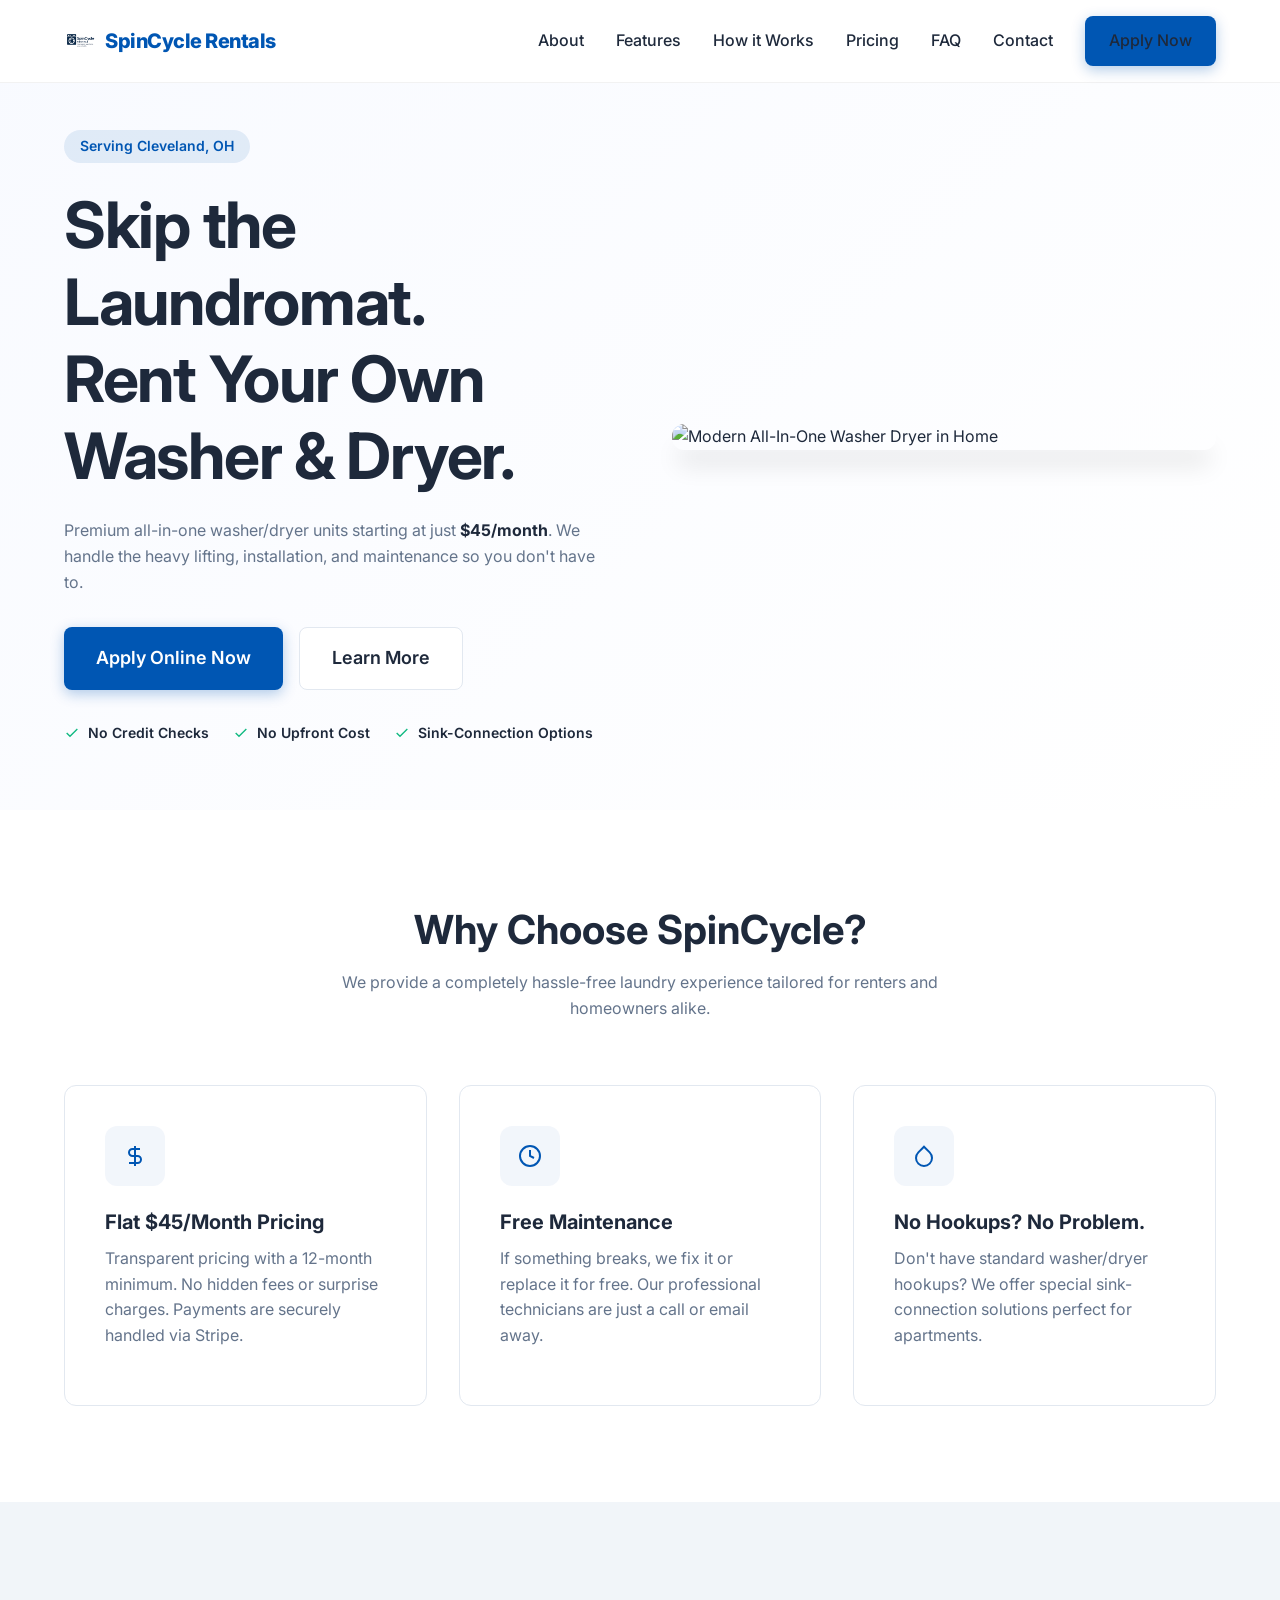
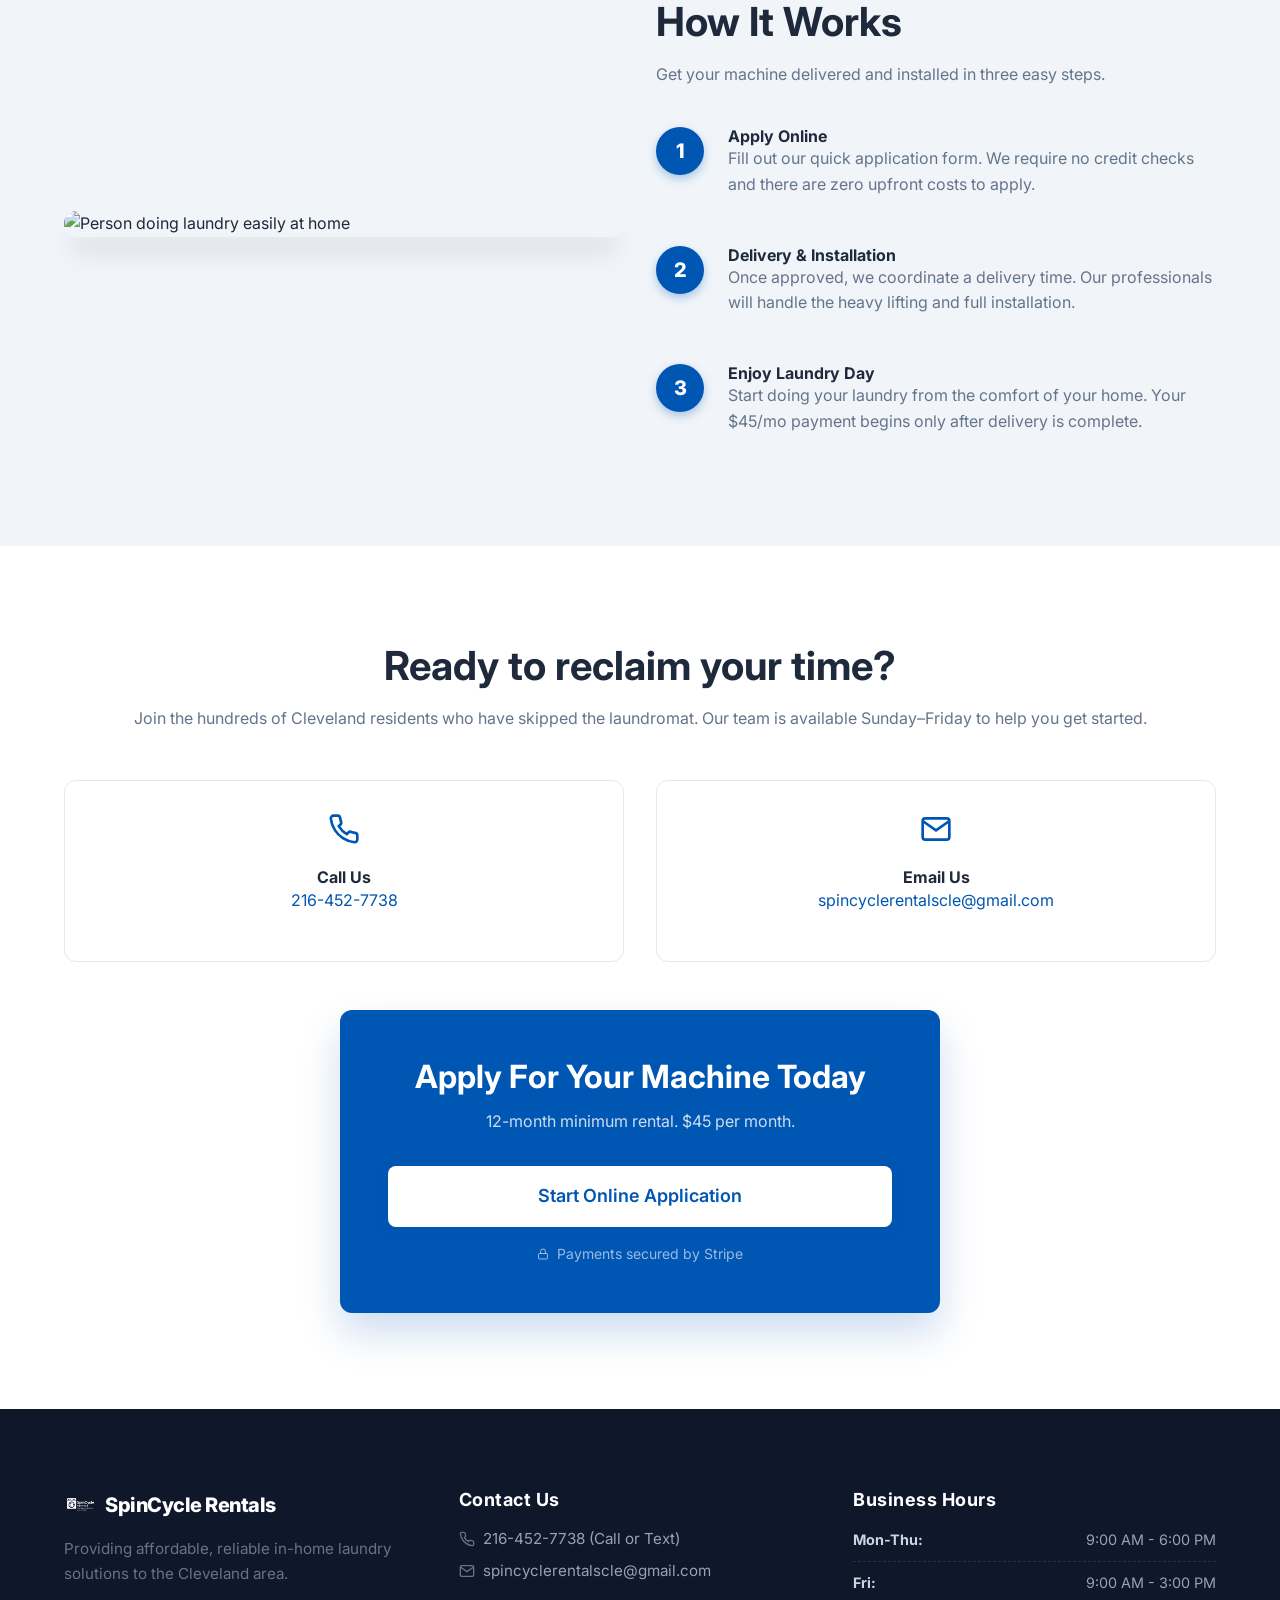
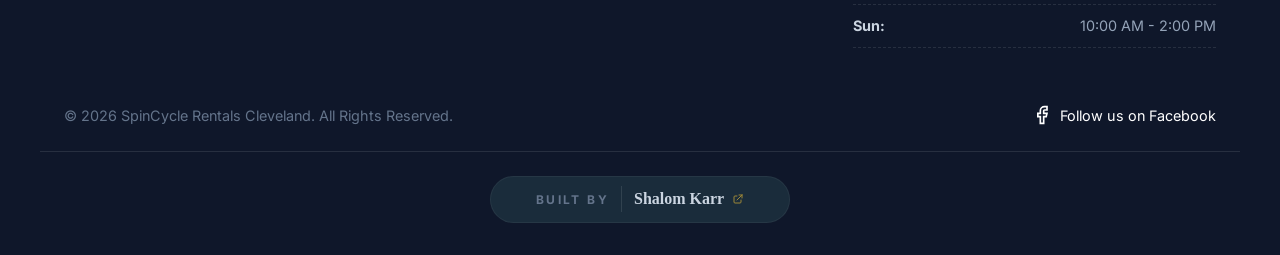
==== index.html @ 3f4f8c53 "style: Move copyright and Facebook link above footer divider" ====
<!DOCTYPE html>
<html lang="en">
<head>
    <meta charset="UTF-8">
    <meta name="viewport" content="width=device-width, initial-scale=1.0">
    <title>SpinCycle Rentals | Cleveland Washer & Dryer Rentals</title>
    <meta name="description" content="All-in-one washer/dryer unit rentals in Cleveland for $45/month. Free installation, no credit checks, and sink-connection options available.">
    
    <!-- Google Fonts -->
    <link rel="preconnect" href="https://fonts.googleapis.com">
    <link rel="preconnect" href="https://fonts.gstatic.com" crossorigin>
    <link href="https://fonts.googleapis.com/css2?family=Inter:wght@300;400;500;600;700;800&display=swap" rel="stylesheet">
    
    <!-- Custom CSS -->
    <link rel="stylesheet" href="./css/style.css">
</head>
<body>

    <!-- Navigation -->
    <nav id="navbar" class="navbar">
        <div class="container nav-container">
            <a href="index.html" class="logo"><img src="./img/logo-adam.png" alt="SpinCycle Logo" style="height: 32px; width: auto; object-fit: contain;"> SpinCycle Rentals</a>
            
            <button class="mobile-toggle" aria-label="Toggle Navigation">
                <svg width="24" height="24" viewBox="0 0 24 24" fill="none" stroke="currentColor" stroke-width="2"><path d="M3 12h18M3 6h18M3 18h18"></path></svg>
            </button>

                        <ul class="nav-links">
                <li><a href="about.html">About</a></li>
                <li><a href="index.html#features">Features</a></li>
                <li><a href="index.html#how-it-works">How it Works</a></li>
                <li><a href="pricing.html">Pricing</a></li>
                <li><a href="faq.html">FAQ</a></li>
                <li><a href="index.html#contact">Contact</a></li>
                <li><a href="apply.html" class="btn btn-primary">Apply Now</a></li>
            </ul>
        </div>
    </nav>

    <!-- Hero Section -->
    <header class="hero">
        <div class="container hero-container">
            <div class="hero-content fade-in">
                <span class="badge">Serving Cleveland, OH</span>
                <h1>Skip the Laundromat. <br>Rent Your Own Washer & Dryer.</h1>
                <p>Premium all-in-one washer/dryer units starting at just <strong>$45/month</strong>. We handle the heavy lifting, installation, and maintenance so you don't have to.</p>
                
                <div class="hero-actions">
                    <a href="apply.html" class="btn btn-primary btn-large">Apply Online Now</a>
                    <a href="index.html#how-it-works" class="btn btn-secondary btn-large">Learn More</a>
                </div>
                
                <div class="hero-perks">
                    <span><svg width="16" height="16" viewBox="0 0 24 24" fill="none" stroke="currentColor" stroke-width="2"><polyline points="20 6 9 17 4 12"></polyline></svg> No Credit Checks</span>
                    <span><svg width="16" height="16" viewBox="0 0 24 24" fill="none" stroke="currentColor" stroke-width="2"><polyline points="20 6 9 17 4 12"></polyline></svg> No Upfront Cost</span>
                    <span><svg width="16" height="16" viewBox="0 0 24 24" fill="none" stroke="currentColor" stroke-width="2"><polyline points="20 6 9 17 4 12"></polyline></svg> Sink-Connection Options</span>
                </div>
            </div>
            <div class="hero-image slide-up">
                <!-- Placeholder for high quality image of a washer/dryer in a nice apartment -->
                <div class="image-placeholder">
                    <img src="https://images.unsplash.com/photo-1626806787426-5910811b6325?q=80&w=2070&auto=format&fit=crop" alt="Modern All-In-One Washer Dryer in Home">
                </div>
            </div>
        </div>
    </header>

    <!-- Features Section -->
    <section id="features" class="features section">
        <div class="container">
            <div class="section-header text-center fade-in">
                <h2>Why Choose SpinCycle?</h2>
                <p>We provide a completely hassle-free laundry experience tailored for renters and homeowners alike.</p>
            </div>
            
            <div class="grid grid-3">
                <div class="feature-card fade-in">
                    <div class="feature-icon">
                        <svg width="24" height="24" viewBox="0 0 24 24" fill="none" stroke="currentColor" stroke-width="2"><path d="M12 2v20M17 5H9.5a3.5 3.5 0 0 0 0 7h5a3.5 3.5 0 0 1 0 7H6"></path></svg>
                    </div>
                    <h3>Flat $45/Month Pricing</h3>
                    <p>Transparent pricing with a 12-month minimum. No hidden fees or surprise charges. Payments are securely handled via Stripe.</p>
                </div>
                
                <div class="feature-card fade-in" style="transition-delay: 100ms;">
                    <div class="feature-icon">
                        <svg width="24" height="24" viewBox="0 0 24 24" fill="none" stroke="currentColor" stroke-width="2"><circle cx="12" cy="12" r="10"></circle><polyline points="12 6 12 12 16 14"></polyline></svg>
                    </div>
                    <h3>Free Maintenance</h3>
                    <p>If something breaks, we fix it or replace it for free. Our professional technicians are just a call or email away.</p>
                </div>
                
                <div class="feature-card fade-in" style="transition-delay: 200ms;">
                    <div class="feature-icon">
                        <svg width="24" height="24" viewBox="0 0 24 24" fill="none" stroke="currentColor" stroke-width="2"><path d="M12 2.69l5.66 5.66a8 8 0 1 1-11.31 0z"></path></svg>
                    </div>
                    <h3>No Hookups? No Problem.</h3>
                    <p>Don't have standard washer/dryer hookups? We offer special sink-connection solutions perfect for apartments.</p>
                </div>
            </div>
        </div>
    </section>

    <!-- How It Works Section -->
    <section id="how-it-works" class="how-it-works section bg-light">
        <div class="container">
            <div class="grid grid-2 align-center">
                <div class="how-image slide-right">
                    <img src="https://images.unsplash.com/photo-1545173168-9f1947eebb7f?q=80&w=2071&auto=format&fit=crop" alt="Person doing laundry easily at home" class="rounded-image shadow-large">
                </div>
                <div class="how-content slide-left">
                    <h2>How It Works</h2>
                    <p class="subtitle">Get your machine delivered and installed in three easy steps.</p>
                    
                    <ul class="steps-list">
                        <li>
                            <div class="step-number">1</div>
                            <div class="step-text">
                                <h4>Apply Online</h4>
                                <p>Fill out our quick application form. We require no credit checks and there are zero upfront costs to apply.</p>
                            </div>
                        </li>
                        <li>
                            <div class="step-number">2</div>
                            <div class="step-text">
                                <h4>Delivery & Installation</h4>
                                <p>Once approved, we coordinate a delivery time. Our professionals will handle the heavy lifting and full installation.</p>
                            </div>
                        </li>
                        <li>
                            <div class="step-number">3</div>
                            <div class="step-text">
                                <h4>Enjoy Laundry Day</h4>
                                <p>Start doing your laundry from the comfort of your home. Your $45/mo payment begins only after delivery is complete.</p>
                            </div>
                        </li>
                    </ul>
                </div>
            </div>
        </div>
    </section>

    <!-- CTA / Contact Section -->
    <section id="contact" class="contact section">
        <div class="container text-center fade-in">
            <h2>Ready to reclaim your time?</h2>
            <p>Join the hundreds of Cleveland residents who have skipped the laundromat. Our team is available Sunday–Friday to help you get started.</p>
            
            <div class="contact-methods grid grid-2">
                <div class="contact-card glass-panel">
                    <svg width="32" height="32" viewBox="0 0 24 24" fill="none" stroke="currentColor" stroke-width="2"><path d="M22 16.92v3a2 2 0 0 1-2.18 2 19.79 19.79 0 0 1-8.63-3.07 19.5 19.5 0 0 1-6-6 19.79 19.79 0 0 1-3.07-8.67A2 2 0 0 1 4.11 2h3a2 2 0 0 1 2 1.72 12.84 12.84 0 0 0 .7 2.81 2 2 0 0 1-.45 2.11L8.09 9.91a16 16 0 0 0 6 6l1.27-1.27a2 2 0 0 1 2.11-.45 12.84 12.84 0 0 0 2.81.7A2 2 0 0 1 22 16.92z"></path></svg>
                    <h4>Call Us</h4>
                    <p><a href="tel:2164527738">216-452-7738</a></p>
                </div>
                <div class="contact-card glass-panel">
                    <svg width="32" height="32" viewBox="0 0 24 24" fill="none" stroke="currentColor" stroke-width="2"><path d="M4 4h16c1.1 0 2 .9 2 2v12c0 1.1-.9 2-2 2H4c-1.1 0-2-.9-2-2V6c0-1.1.9-2 2-2z"></path><polyline points="22,6 12,13 2,6"></polyline></svg>
                    <h4>Email Us</h4>
                    <p><a href="mailto:spincyclerentalscle@gmail.com">spincyclerentalscle@gmail.com</a></p>
                </div>
            </div>
            
            <div id="apply" class="apply-box">
                <h3>Apply For Your Machine Today</h3>
                <p>12-month minimum rental. $45 per month.</p>
                <a href="apply.html" class="btn btn-primary btn-large" style="display: block; text-align: center; width: 100%;">Start Online Application</a>
                <p class="secure-text"><svg width="12" height="12" viewBox="0 0 24 24" fill="none" stroke="currentColor" stroke-width="2"><rect x="3" y="11" width="18" height="11" rx="2" ry="2"></rect><path d="M7 11V7a5 5 0 0 1 10 0v4"></path></svg> Payments secured by Stripe</p>
            </div>
        </div>
    </section>

    <!-- Footer -->
    <footer class="footer">
        <div class="container grid grid-3">
            <div class="footer-info">
                <a href="index.html" class="logo" style="color: var(--white); margin-bottom: 1rem; display: inline-flex;">
                    <img src="./img/logo-adam.png" alt="SpinCycle Logo" style="height: 32px; width: auto; object-fit: contain; filter: brightness(0) invert(1);">
                    SpinCycle Rentals
                </a>
                <p>Providing affordable, reliable in-home laundry solutions to the Cleveland area.</p>
            </div>
            
            <div class="footer-contact">
                <h4 style="margin-bottom: 1rem;">Contact Us</h4>
                <p style="display: flex; align-items: center; gap: 0.5rem; margin-bottom: 0.5rem;">
                    <svg width="16" height="16" viewBox="0 0 24 24" fill="none" stroke="currentColor" stroke-width="2"><path d="M22 16.92v3a2 2 0 0 1-2.18 2 19.79 19.79 0 0 1-8.63-3.07 19.5 19.5 0 0 1-6-6 19.79 19.79 0 0 1-3.07-8.67A2 2 0 0 1 4.11 2h3a2 2 0 0 1 2 1.72 12.84 12.84 0 0 0 .7 2.81 2 2 0 0 1-.45 2.11L8.09 9.91a16 16 0 0 0 6 6l1.27-1.27a2 2 0 0 1 2.11-.45 12.84 12.84 0 0 0 2.81.7A2 2 0 0 1 22 16.92z"></path></svg>
                    <a href="tel:2164527738" style="color: #94a3b8;">216-452-7738 (Call or Text)</a>
                </p>
                <p style="display: flex; align-items: center; gap: 0.5rem;">
                    <svg width="16" height="16" viewBox="0 0 24 24" fill="none" stroke="currentColor" stroke-width="2"><path d="M4 4h16c1.1 0 2 .9 2 2v12c0 1.1-.9 2-2 2H4c-1.1 0-2-.9-2-2V6c0-1.1.9-2 2-2z"></path><polyline points="22,6 12,13 2,6"></polyline></svg>
                    <a href="mailto:spincyclerentalscle@gmail.com" style="color: #94a3b8;">spincyclerentalscle@gmail.com</a>
                </p>
            </div>
            
            <div class="footer-hours">
                <h4 style="margin-bottom: 1rem;">Business Hours</h4>
                <ul style="color: #94a3b8; font-size: 0.9rem; line-height: 1.8;">
                    <li><strong>Mon-Thu:</strong> 9:00 AM - 6:00 PM</li>
                    <li><strong>Fri:</strong> 9:00 AM - 3:00 PM</li>
                    <li><strong>Sun:</strong> 10:00 AM - 2:00 PM</li>
                </ul>
            </div>
        </div>
        
        <div class="container" style="display: flex; justify-content: space-between; align-items: center; flex-wrap: wrap; gap: 1rem; margin-top: 3rem;">
            <p style="margin: 0; font-size: 0.9rem;">&copy; 2026 SpinCycle Rentals Cleveland. All Rights Reserved.</p>
            <a href="https://www.facebook.com/profile.php?id=61582724512449" target="_blank" rel="noopener noreferrer" style="color: var(--white); display: flex; align-items: center; gap: 0.5rem; font-size: 0.9rem; transition: color 0.3s ease;" onmouseover="this.style.color='#3384e6'" onmouseout="this.style.color='#ffffff'">
                <svg width="20" height="20" viewBox="0 0 24 24" fill="none" stroke="currentColor" stroke-width="2"><path d="M18 2h-3a5 5 0 0 0-5 5v3H7v4h3v8h4v-8h3l1-4h-4V7a1 1 0 0 1 1-1h3z"></path></svg>
                Follow us on Facebook
            </a>
        </div>
        <div class="container" style="border-top: 1px solid rgba(255,255,255,0.1); margin-top: 1.5rem; padding-top: 1.5rem; display: flex; justify-content: center; align-items: center; width: 100%;">
            <a href="https://shalomkarr.pages.dev" target="_blank" rel="noopener noreferrer" class="built-by-btn">
                <span class="built-by-bg"></span>
                <span class="built-by-label">Built By</span>
                <div class="built-by-name-wrapper">
                    <span class="built-by-name">Shalom Karr</span>
                    <svg xmlns="http://www.w3.org/2000/svg" class="built-by-icon" fill="none" viewBox="0 0 24 24" stroke="currentColor" stroke-width="2" stroke-linecap="round" stroke-linejoin="round">
                        <path d="M10 6H6a2 2 0 00-2 2v10a2 2 0 002 2h10a2 2 0 002-2v-4M14 4h6m0 0v6m0-6L10 14" />
                    </svg>
                </div>
            </a>
        </div>
    </footer>

    <!-- Custom JS -->
    <script src="./js/app.js"></script>
</body>
</html>
---- css/style.css ----
/* =========================================
   SpinCycle Rentals | Vanilla CSS
   ========================================= */

/* Variables & Theme */
:root {
    --primary: #0056b3; /* Professional Water Blue */
    --primary-light: #3384e6;
    --primary-dark: #003d82;
    --secondary: #f8f9fa;
    --accent: #ffc107;
    
    --text-dark: #1e293b;
    --text-muted: #64748b;
    --bg-light: #f1f5f9;
    --white: #ffffff;
    
    --radius: 12px;
    --shadow-sm: 0 4px 6px -1px rgba(0, 0, 0, 0.05);
    --shadow-md: 0 10px 15px -3px rgba(0, 0, 0, 0.05);
    --shadow-lg: 0 20px 25px -5px rgba(0, 0, 0, 0.1);
    
    --transition: all 0.3s ease;
}

/* Reset & Base */
* {
    margin: 0;
    padding: 0;
    box-sizing: border-box;
}

html {
    scroll-behavior: smooth;
    font-family: 'Inter', system-ui, -apple-system, sans-serif;
    color: var(--text-dark);
    line-height: 1.6;
}

body {
    background-color: var(--white);
    overflow-x: hidden;
}

img {
    max-width: 100%;
    height: auto;
    display: block;
}

a {
    text-decoration: none;
    color: var(--primary);
    transition: var(--transition);
}

ul {
    list-style: none;
}

/* Typography */
h1, h2, h3, h4 {
    color: var(--text-dark);
    line-height: 1.2;
    font-weight: 700;
}

h1 { font-size: clamp(2.5rem, 5vw, 4rem); margin-bottom: 1.5rem; letter-spacing: -0.02em; }
h2 { font-size: clamp(2rem, 4vw, 2.5rem); margin-bottom: 1rem; }
h3 { font-size: 1.25rem; margin-bottom: 0.75rem; }
p { color: var(--text-muted); margin-bottom: 1rem; }
strong { color: var(--text-dark); }

/* Layout & Grid */
.container {
    width: 100%;
    max-width: 1200px;
    margin: 0 auto;
    padding: 0 1.5rem;
}

.section {
    padding: 6rem 0;
}

.bg-light { background-color: var(--bg-light); }
.text-center { text-align: center; }

.grid {
    display: grid;
    gap: 2rem;
}

.grid-2 { grid-template-columns: repeat(auto-fit, minmax(300px, 1fr)); }
.grid-3 { grid-template-columns: repeat(auto-fit, minmax(280px, 1fr)); }
.align-center { align-items: center; }

/* Buttons */
.btn {
    display: inline-flex;
    align-items: center;
    justify-content: center;
    padding: 0.75rem 1.5rem;
    border-radius: 8px;
    font-weight: 600;
    cursor: pointer;
    border: none;
    transition: var(--transition);
    font-family: inherit;
    font-size: 1rem;
}

.btn-primary {
    background-color: var(--primary);
    color: var(--white);
    box-shadow: 0 4px 14px rgba(0, 86, 179, 0.3);
}

.btn-primary:hover {
    background-color: var(--primary-dark);
    transform: translateY(-2px);
    box-shadow: 0 6px 20px rgba(0, 86, 179, 0.4);
    color: var(--white);
}

.btn-secondary {
    background-color: var(--white);
    color: var(--text-dark);
    border: 1px solid #e2e8f0;
}

.btn-secondary:hover {
    border-color: var(--primary);
    color: var(--primary);
}

.btn-large {
    padding: 1rem 2rem;
    font-size: 1.125rem;
}

/* Navbar */
.navbar {
    position: fixed;
    top: 0;
    left: 0;
    width: 100%;
    background: rgba(255, 255, 255, 0.95);
    backdrop-filter: blur(10px);
    -webkit-backdrop-filter: blur(10px);
    z-index: 1000;
    border-bottom: 1px solid rgba(0,0,0,0.05);
    transition: var(--transition);
    padding: 1rem 0;
}

.navbar.scrolled {
    padding: 0.75rem 0;
    box-shadow: var(--shadow-sm);
}

.nav-container {
    display: flex;
    justify-content: space-between;
    align-items: center;
}

.logo {
    display: flex;
    align-items: center;
    gap: 0.5rem;
    font-size: 1.25rem;
    font-weight: 800;
    color: var(--primary);
    letter-spacing: -0.5px;
}

.nav-links {
    display: flex;
    align-items: center;
    gap: 2rem;
}

.nav-links a {
    color: var(--text-dark);
    font-weight: 500;
}

.nav-links a:hover {
    color: var(--primary);
}

.mobile-toggle {
    display: none;
    background: none;
    border: none;
    cursor: pointer;
    color: var(--text-dark);
}

/* Hero Section */
.hero {
    padding-top: 8rem;
    padding-bottom: 4rem;
    background: linear-gradient(135deg, #f8faff 0%, #ffffff 100%);
    min-height: 90vh;
    display: flex;
    align-items: center;
}

.hero-container {
    display: grid;
    grid-template-columns: 1fr 1fr;
    gap: 4rem;
    align-items: center;
}

.badge {
    display: inline-block;
    padding: 0.35rem 1rem;
    background-color: rgba(0, 86, 179, 0.1);
    color: var(--primary);
    border-radius: 50px;
    font-weight: 600;
    font-size: 0.875rem;
    margin-bottom: 1.5rem;
}

.hero-actions {
    display: flex;
    gap: 1rem;
    margin-top: 2rem;
    margin-bottom: 2rem;
}

.hero-perks {
    display: flex;
    flex-wrap: wrap;
    gap: 1.5rem;
}

.hero-perks span {
    display: flex;
    align-items: center;
    gap: 0.5rem;
    font-size: 0.875rem;
    font-weight: 600;
    color: var(--text-dark);
}

.hero-perks svg {
    color: #10b981; /* Success Green */
}

.hero-image img {
    border-radius: var(--radius);
    box-shadow: var(--shadow-lg);
}

/* Features */
.section-header {
    max-width: 600px;
    margin: 0 auto 4rem;
}

.feature-card {
    padding: 2.5rem;
    background: var(--white);
    border-radius: var(--radius);
    border: 1px solid #e2e8f0;
    transition: var(--transition);
}

.feature-card:hover {
    transform: translateY(-5px);
    box-shadow: var(--shadow-md);
    border-color: var(--primary-light);
}

.feature-icon {
    width: 60px;
    height: 60px;
    background: rgba(0, 86, 179, 0.05);
    color: var(--primary);
    border-radius: 12px;
    display: flex;
    align-items: center;
    justify-content: center;
    margin-bottom: 1.5rem;
}

/* How It Works */
.rounded-image {
    border-radius: var(--radius);
}

.shadow-large {
    box-shadow: var(--shadow-lg);
}

.steps-list {
    margin-top: 2.5rem;
    display: flex;
    flex-direction: column;
    gap: 2rem;
}

.steps-list li {
    display: flex;
    gap: 1.5rem;
}

.step-number {
    width: 48px;
    height: 48px;
    background: var(--primary);
    color: var(--white);
    font-weight: 800;
    font-size: 1.25rem;
    border-radius: 50%;
    display: flex;
    align-items: center;
    justify-content: center;
    flex-shrink: 0;
    box-shadow: 0 4px 10px rgba(0, 86, 179, 0.3);
}

/* Contact / Apply */
.contact-methods {
    margin: 3rem 0;
}

.contact-card {
    padding: 2rem;
    border-radius: var(--radius);
    background: var(--white);
    border: 1px solid #e2e8f0;
}

.contact-card svg {
    color: var(--primary);
    margin-bottom: 1rem;
}

.apply-box {
    max-width: 600px;
    margin: 0 auto;
    background: var(--primary);
    color: var(--white);
    padding: 3rem;
    border-radius: var(--radius);
    box-shadow: 0 20px 40px rgba(0, 86, 179, 0.2);
}

.apply-box h3 {
    color: var(--white);
    font-size: 2rem;
}

.apply-box p {
    color: rgba(255, 255, 255, 0.8);
    margin-bottom: 2rem;
}

.apply-box .btn {
    background: var(--white);
    color: var(--primary);
    width: 100%;
}

.apply-box .btn:hover {
    transform: translateY(-2px);
    box-shadow: 0 10px 20px rgba(0,0,0,0.1);
}

.secure-text {
    display: flex;
    align-items: center;
    justify-content: center;
    gap: 0.5rem;
    margin-top: 1rem !important;
    margin-bottom: 0 !important;
    font-size: 0.875rem;
    color: rgba(255,255,255,0.6) !important;
}

/* Footer */
.footer {
    background: #0f172a;
    color: #94a3b8;
    padding: 4rem 0 2rem;
}

.footer h4 {
    color: var(--white);
}

.footer strong {
    color: #cbd5e1;
}

.footer-links {
    text-align: right;
    display: flex;
    align-items: flex-end;
    justify-content: flex-end;
}

/* Animations */
.fade-in { opacity: 0; transform: translateY(20px); transition: opacity 0.8s ease, transform 0.8s ease; }
.slide-up { opacity: 0; transform: translateY(40px); transition: opacity 0.8s ease, transform 0.8s ease; }
.slide-right { opacity: 0; transform: translateX(-40px); transition: opacity 0.8s ease, transform 0.8s ease; }
.slide-left { opacity: 0; transform: translateX(40px); transition: opacity 0.8s ease, transform 0.8s ease; }

.visible { opacity: 1; transform: translate(0); }

/* Responsive */
@media (max-width: 992px) {
    .hero-container { grid-template-columns: 1fr; text-align: center; }
    .hero-actions { justify-content: center; }
    .hero-perks { justify-content: center; }
    .hero { padding-top: 7rem; }
}

@media (max-width: 768px) {
    .nav-links {
        position: absolute;
        top: 100%;
        left: 0;
        width: 100%;
        background: var(--white);
        flex-direction: column;
        padding: 2rem;
        gap: 1.5rem;
        box-shadow: var(--shadow-md);
        display: none;
    }
    .nav-links.active { display: flex; }
    .mobile-toggle { display: block; }
    
    .hero-actions { flex-direction: column; }
    .footer-links { text-align: left; justify-content: flex-start; margin-top: 2rem; }
}


/* Pricing Page Specifics */
.pricing-card {
    max-width: 450px;
    margin: 0 auto;
    background: var(--white);
    border: 2px solid var(--primary-light);
    border-radius: var(--radius);
    padding: 3rem 2rem;
    box-shadow: var(--shadow-lg);
    position: relative;
    overflow: hidden;
}

.pricing-header { text-align: center; margin-bottom: 2rem; }
.pricing-price { font-size: 4rem; font-weight: 800; color: var(--text-dark); line-height: 1; margin: 1rem 0; }
.pricing-price span { font-size: 1.25rem; color: var(--text-muted); font-weight: 500; }
.pricing-features { margin-bottom: 2.5rem; }
.pricing-features li { display: flex; align-items: center; gap: 0.75rem; margin-bottom: 1rem; font-weight: 500; }
.pricing-features svg { color: #10b981; flex-shrink: 0; }

.popular-badge {
    position: absolute;
    top: 1.5rem;
    right: -2.5rem;
    background: var(--accent);
    color: var(--text-dark);
    font-weight: 700;
    padding: 0.25rem 3rem;
    transform: rotate(45deg);
    font-size: 0.875rem;
    box-shadow: var(--shadow-sm);
}

/* FAQ Page Specifics */
.faq-item {
    background: var(--white);
    border: 1px solid #e2e8f0;
    border-radius: var(--radius);
    margin-bottom: 1rem;
    overflow: hidden;
    transition: var(--transition);
}

.faq-item:hover {
    border-color: var(--primary-light);
    box-shadow: var(--shadow-sm);
}

.faq-question {
    width: 100%;
    text-align: left;
    padding: 1.5rem;
    background: none;
    border: none;
    font-size: 1.125rem;
    font-weight: 600;
    color: var(--text-dark);
    cursor: pointer;
    display: flex;
    justify-content: space-between;
    align-items: center;
    font-family: inherit;
}

.faq-question svg {
    color: var(--primary);
    transition: transform 0.3s ease;
    flex-shrink: 0;
    margin-left: 1rem;
}

.faq-answer {
    padding: 0 1.5rem;
    max-height: 0;
    overflow: hidden;
    transition: max-height 0.3s ease, padding 0.3s ease;
}

.faq-item.active .faq-answer {
    padding-bottom: 1.5rem;
    max-height: 500px;
}

.faq-item.active .faq-question svg {
    transform: rotate(180deg);
}


/* Footer Enhancements */
.footer {
    background: #0f172a;
    color: #94a3b8;
    padding: 5rem 0 2rem;
    font-size: 0.95rem;
}

.footer h4 {
    color: var(--white);
    letter-spacing: 0.5px;
    font-size: 1.125rem;
}

.footer-contact a {
    transition: var(--transition);
}

.footer-contact a:hover {
    color: var(--primary-light) !important;
}

.footer-hours ul {
    list-style: none;
    padding: 0;
}

.footer-hours li {
    display: flex;
    justify-content: space-between;
    border-bottom: 1px dashed rgba(255,255,255,0.1);
    padding-bottom: 0.5rem;
    margin-bottom: 0.5rem;
}

.footer-hours strong {
    color: #cbd5e1;
}

@media (max-width: 768px) {
    .footer .grid-3 { grid-template-columns: 1fr; gap: 3rem; }
    .footer-contact, .footer-hours { margin-top: 1rem; }
}



/* Custom Built By Button */
.built-by-btn {
    display: flex;
    align-items: center;
    justify-content: center;
    gap: 0.75rem;
    padding: 0.6rem 1.5rem;
    width: 100%;
    max-width: 300px;
    background-color: #1a2c3b;
    border: 1px solid rgba(255, 255, 255, 0.05);
    border-radius: 50px;
    text-decoration: none;
    transition: all 0.5s ease;
    position: relative;
    overflow: hidden;
    margin: 0 auto;
}

.built-by-btn:hover {
    background-color: #233545;
    border-color: rgba(212, 175, 55, 0.6);
    box-shadow: 0 0 25px rgba(212, 175, 55, 0.15);
}

.built-by-btn:active {
    transform: scale(0.95);
}

.built-by-bg {
    position: absolute;
    inset: 0;
    border-radius: 50px;
    opacity: 0;
    background: linear-gradient(to right, transparent, rgba(212, 175, 55, 0.1), transparent);
    transition: opacity 0.5s ease;
}

.built-by-btn:hover .built-by-bg {
    opacity: 1;
}

.built-by-label {
    position: relative;
    font-size: 0.75rem;
    text-transform: uppercase;
    letter-spacing: 0.2em;
    color: #64748b;
    font-weight: 700;
    transition: color 0.3s ease;
}

.built-by-btn:hover .built-by-label {
    color: #d4af37; /* Gold */
}

.built-by-name-wrapper {
    position: relative;
    display: flex;
    align-items: center;
    gap: 0.5rem;
    border-left: 1px solid rgba(255, 255, 255, 0.1);
    padding-left: 0.75rem;
}

.built-by-name {
    font-family: Georgia, serif;
    font-weight: 700;
    color: #cbd5e1;
    font-size: 1rem;
    transition: color 0.3s ease;
}

.built-by-btn:hover .built-by-name {
    color: var(--white);
}

.built-by-icon {
    width: 12px;
    height: 12px;
    color: #d4af37;
    opacity: 0.7;
    transition: all 0.3s ease;
}

.built-by-btn:hover .built-by-icon {
    opacity: 1;
    transform: translate(2px, -2px);
}
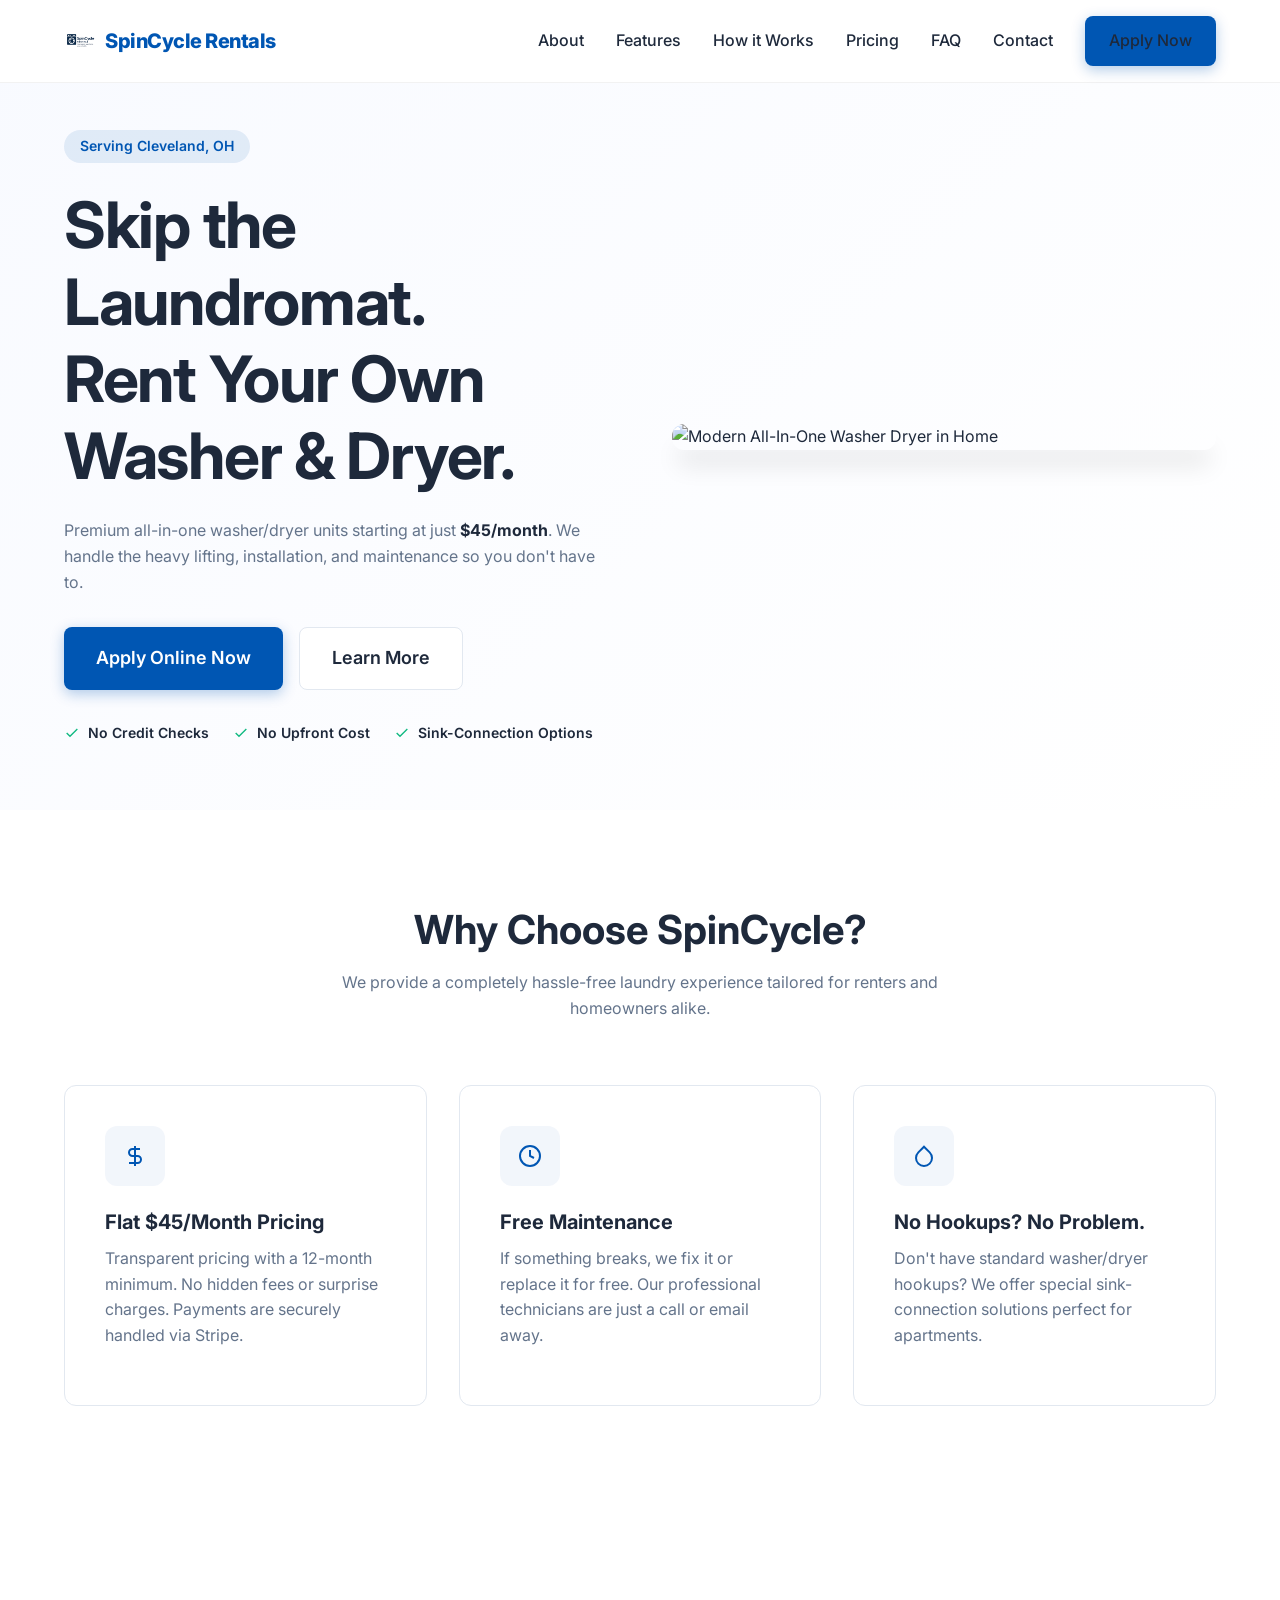
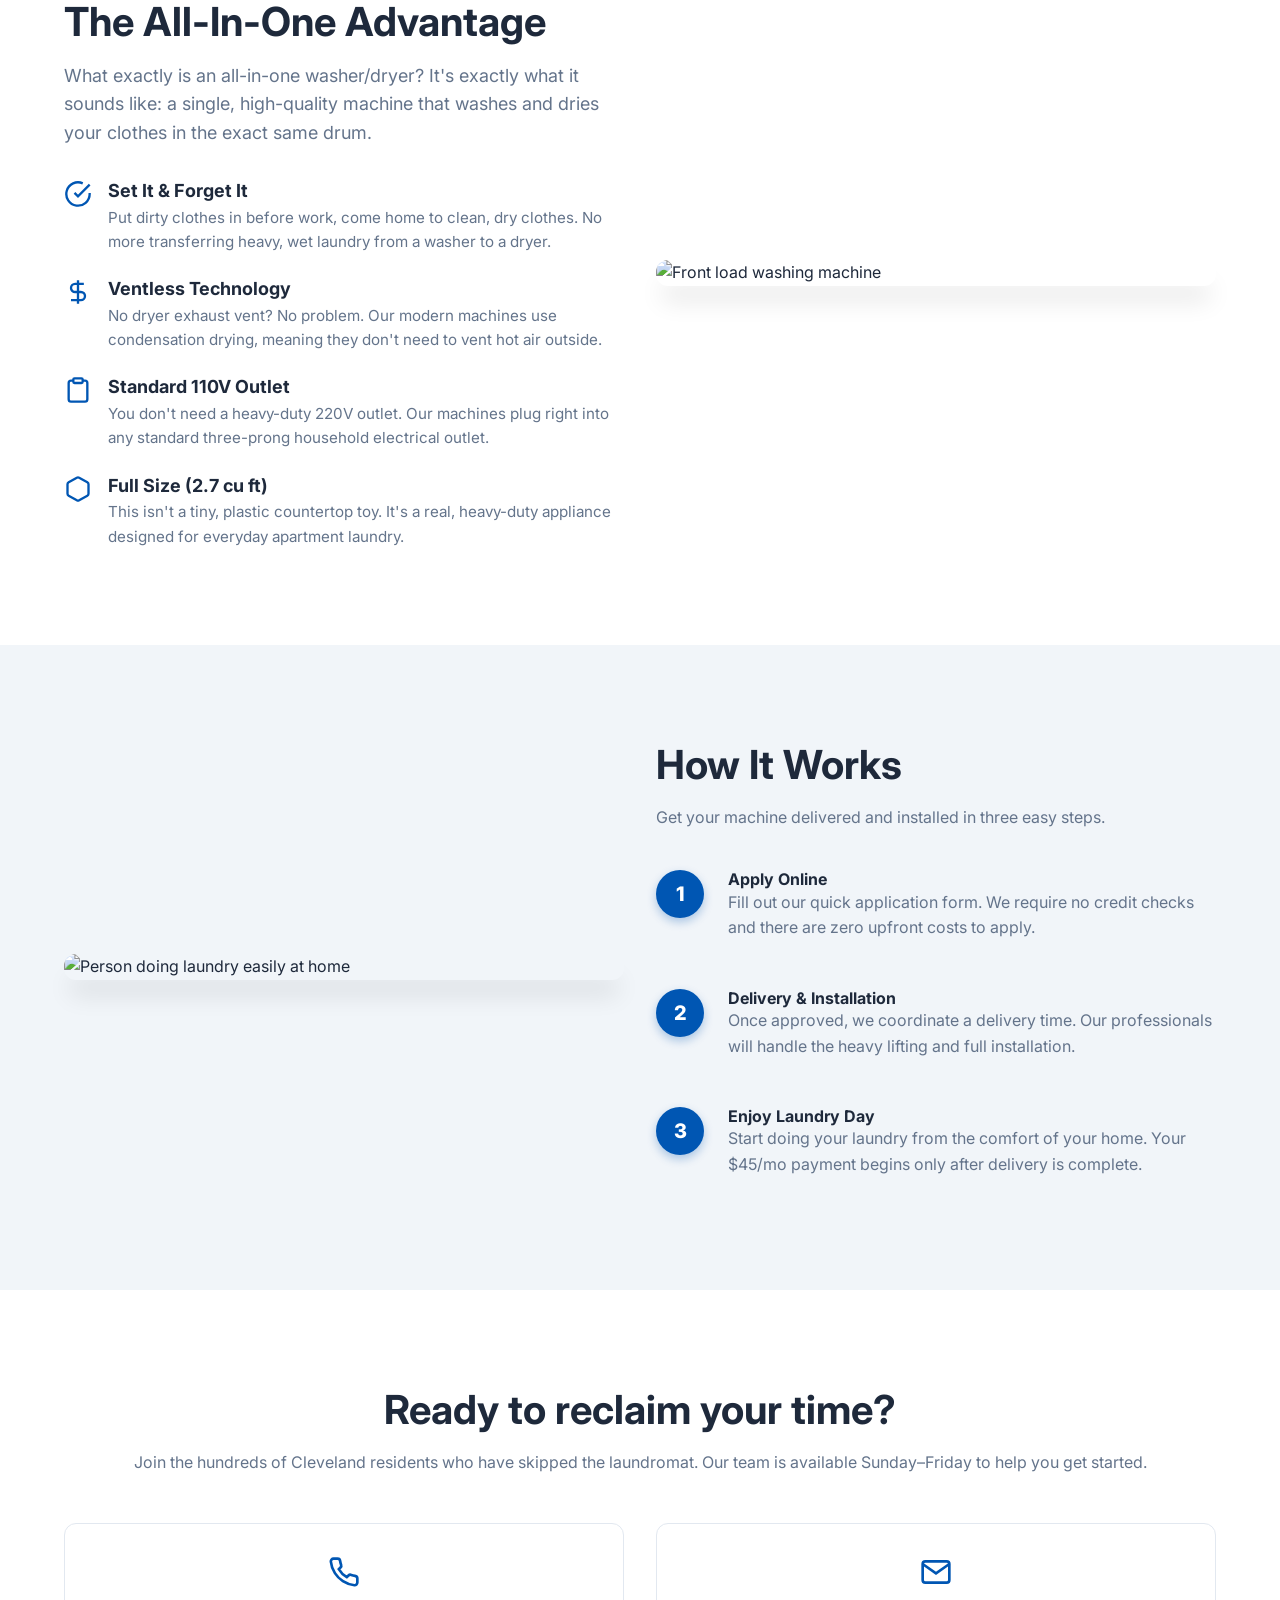
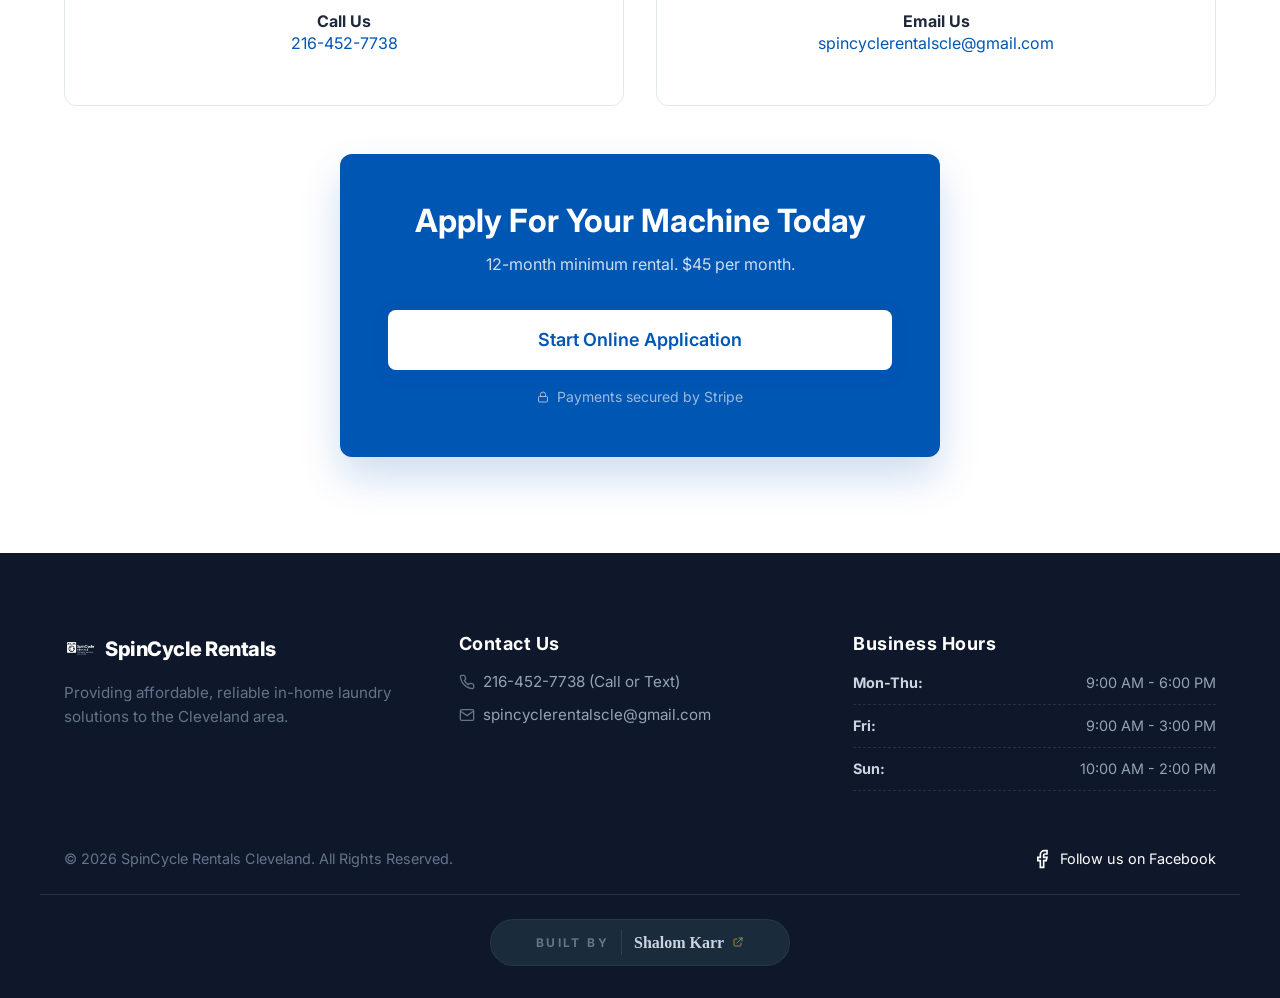
==== commit 4cc59698: "feat: Add educational content on all-in-one machines to homepage and expand FAQs" ====
--- a/index.html
+++ b/index.html
@@ -5,6 +5,20 @@
     <meta name="viewport" content="width=device-width, initial-scale=1.0">
     <title>SpinCycle Rentals | Cleveland Washer & Dryer Rentals</title>
     <meta name="description" content="All-in-one washer/dryer unit rentals in Cleveland for $45/month. Free installation, no credit checks, and sink-connection options available.">
+    
+    <!-- Open Graph / Social Media Meta Tags -->
+    <meta property="og:type" content="website">
+    <meta property="og:url" content="https://www.spincyclerentalscleveland.com/">
+    <meta property="og:title" content="SpinCycle Rentals | Cleveland Washer & Dryer Rentals">
+    <meta property="og:description" content="All-in-one washer/dryer unit rentals in Cleveland for $45/month. Free installation, no credit checks, and sink-connection options available.">
+    <meta property="og:image" content="https://images.unsplash.com/photo-1626806787426-5910811b6325?q=80&w=1200&h=630&fit=crop">
+
+    <!-- Twitter / X Card Meta Tags -->
+    <meta property="twitter:card" content="summary_large_image">
+    <meta property="twitter:url" content="https://www.spincyclerentalscleveland.com/">
+    <meta property="twitter:title" content="SpinCycle Rentals | Cleveland Washer & Dryer Rentals">
+    <meta property="twitter:description" content="All-in-one washer/dryer unit rentals in Cleveland for $45/month. Free installation, no credit checks, and sink-connection options available.">
+    <meta property="twitter:image" content="https://images.unsplash.com/photo-1626806787426-5910811b6325?q=80&w=1200&h=630&fit=crop">
     
     <!-- Google Fonts -->
     <link rel="preconnect" href="https://fonts.googleapis.com">
@@ -98,6 +112,51 @@
                     <p>Don't have standard washer/dryer hookups? We offer special sink-connection solutions perfect for apartments.</p>
                 </div>
             </div>
+        </div>    </section>
+
+    <!-- Meet The Machine Section -->
+    <section id="the-machine" class="section">
+        <div class="container">
+            <div class="grid grid-2 align-center">
+                <div class="machine-content slide-right">
+                    <h2>The All-In-One Advantage</h2>
+                    <p class="subtitle" style="margin-bottom: 2rem; font-size: 1.125rem;">What exactly is an all-in-one washer/dryer? It's exactly what it sounds like: a single, high-quality machine that washes and dries your clothes in the exact same drum.</p>
+                    
+                    <ul class="machine-features-list" style="list-style: none; padding: 0; display: flex; flex-direction: column; gap: 1.5rem;">
+                        <li style="display: flex; gap: 1rem;">
+                            <div style="color: var(--primary);"><svg width="28" height="28" viewBox="0 0 24 24" fill="none" stroke="currentColor" stroke-width="2"><path d="M22 11.08V12a10 10 0 1 1-5.93-9.14"></path><polyline points="22 4 12 14.01 9 11.01"></polyline></svg></div>
+                            <div>
+                                <h4 style="margin-bottom: 0.25rem;">Set It & Forget It</h4>
+                                <p style="margin: 0;">Put dirty clothes in before work, come home to clean, dry clothes. No more transferring heavy, wet laundry from a washer to a dryer.</p>
+                            </div>
+                        </li>
+                        <li style="display: flex; gap: 1rem;">
+                            <div style="color: var(--primary);"><svg width="28" height="28" viewBox="0 0 24 24" fill="none" stroke="currentColor" stroke-width="2"><path d="M12 2v20M17 5H9.5a3.5 3.5 0 0 0 0 7h5a3.5 3.5 0 0 1 0 7H6"></path></svg></div>
+                            <div>
+                                <h4 style="margin-bottom: 0.25rem;">Ventless Technology</h4>
+                                <p style="margin: 0;">No dryer exhaust vent? No problem. Our modern machines use condensation drying, meaning they don't need to vent hot air outside.</p>
+                            </div>
+                        </li>
+                        <li style="display: flex; gap: 1rem;">
+                            <div style="color: var(--primary);"><svg width="28" height="28" viewBox="0 0 24 24" fill="none" stroke="currentColor" stroke-width="2"><rect x="8" y="2" width="8" height="4" rx="1" ry="1"></rect><path d="M16 4h2a2 2 0 0 1 2 2v14a2 2 0 0 1-2 2H6a2 2 0 0 1-2-2V6a2 2 0 0 1 2-2h2"></path></svg></div>
+                            <div>
+                                <h4 style="margin-bottom: 0.25rem;">Standard 110V Outlet</h4>
+                                <p style="margin: 0;">You don't need a heavy-duty 220V outlet. Our machines plug right into any standard three-prong household electrical outlet.</p>
+                            </div>
+                        </li>
+                        <li style="display: flex; gap: 1rem;">
+                            <div style="color: var(--primary);"><svg width="28" height="28" viewBox="0 0 24 24" fill="none" stroke="currentColor" stroke-width="2"><path d="M21 16V8a2 2 0 0 0-1-1.73l-7-4a2 2 0 0 0-2 0l-7 4A2 2 0 0 0 3 8v8a2 2 0 0 0 1 1.73l7 4a2 2 0 0 0 2 0l7-4A2 2 0 0 0 21 16z"></path></svg></div>
+                            <div>
+                                <h4 style="margin-bottom: 0.25rem;">Full Size (2.7 cu ft)</h4>
+                                <p style="margin: 0;">This isn't a tiny, plastic countertop toy. It's a real, heavy-duty appliance designed for everyday apartment laundry.</p>
+                            </div>
+                        </li>
+                    </ul>
+                </div>
+                <div class="machine-image slide-left">
+                    <img src="https://images.unsplash.com/photo-1626806819282-2c1dc01a5e0c?q=80&w=2070&auto=format&fit=crop" alt="Front load washing machine" class="rounded-image shadow-large" style="height: 100%; object-fit: cover;">
+                </div>
+            </div>
         </div>
     </section>
 
@@ -233,3 +292,5 @@
 
 
 
+
+
--- a/css/style.css
+++ b/css/style.css
@@ -91,8 +91,8 @@
     gap: 2rem;
 }
 
-.grid-2 { grid-template-columns: repeat(auto-fit, minmax(300px, 1fr)); }
-.grid-3 { grid-template-columns: repeat(auto-fit, minmax(280px, 1fr)); }
+.grid-2 { grid-template-columns: repeat(auto-fit, minmax(min(100%, 300px), 1fr)); }
+.grid-3 { grid-template-columns: repeat(auto-fit, minmax(min(100%, 280px), 1fr)); }
 .align-center { align-items: center; }
 
 /* Buttons */
@@ -144,7 +144,7 @@
     position: fixed;
     top: 0;
     left: 0;
-    width: 100%;
+    right: 0;
     background: rgba(255, 255, 255, 0.95);
     backdrop-filter: blur(10px);
     -webkit-backdrop-filter: blur(10px);
@@ -423,22 +423,98 @@
 }
 
 @media (max-width: 768px) {
+    .navbar {
+        padding: 0.75rem 0 !important;
+        box-shadow: var(--shadow-sm); /* Always show shadow on mobile for separation */
+    }
     .nav-links {
-        position: absolute;
-        top: 100%;
+        position: fixed;
+        top: 0;
+        right: -100%;
+        left: auto;
+        width: 320px;
+        max-width: 85vw;
+        height: 100dvh;
+        background: var(--white);
+        flex-direction: column;
+        align-items: flex-start;
+        padding: 6rem 2rem 2rem;
+        gap: 0;
+        box-shadow: -10px 0 30px rgba(0,0,0,0.1);
+        display: flex;
+        transition: right 0.4s cubic-bezier(0.4, 0, 0.2, 1);
+        z-index: 1000;
+        overflow-y: auto;
+    }
+    .nav-links.active { right: 0; }
+    
+    .nav-links li {
+        width: 100%;
+        margin-bottom: 0.5rem;
+    }
+    
+    .nav-links a {
+        display: flex;
+        align-items: center;
+        width: 100%;
+        padding: 1rem 0;
+        font-size: 1.125rem;
+        font-weight: 600;
+        color: var(--text-dark);
+        border-bottom: 1px solid #f1f5f9;
+        transition: padding-left 0.3s ease, color 0.3s ease;
+    }
+    
+    .nav-links a:active {
+        background: rgba(0, 86, 179, 0.05);
+    }
+    
+    .nav-links a.btn {
+        margin-top: 1.5rem;
+        justify-content: center;
+        border-bottom: none;
+        padding: 1rem;
+        color: var(--white);
+    }
+    
+    .mobile-toggle { 
+        display: flex;
+        align-items: center;
+        justify-content: center;
+        position: relative; 
+        z-index: 1001;
+        width: 44px;
+        height: 44px;
+        background: rgba(0,0,0,0.03);
+        border-radius: 8px;
+        color: var(--primary);
+        transition: background 0.3s ease;
+    }
+    .mobile-toggle:active {
+        background: rgba(0,0,0,0.08);
+    }
+    
+    .mobile-overlay {
+        position: fixed;
+        top: 0;
         left: 0;
         width: 100%;
-        background: var(--white);
-        flex-direction: column;
-        padding: 2rem;
-        gap: 1.5rem;
-        box-shadow: var(--shadow-md);
-        display: none;
-    }
-    .nav-links.active { display: flex; }
-    .mobile-toggle { display: block; }
-    
-    .hero-actions { flex-direction: column; }
+        height: 100dvh;
+        background: rgba(15, 23, 42, 0.6);
+        z-index: 999;
+        opacity: 0;
+        visibility: hidden;
+        transition: all 0.4s ease;
+        backdrop-filter: blur(4px);
+        -webkit-backdrop-filter: blur(4px);
+    }
+    .mobile-overlay.active {
+        opacity: 1;
+        visibility: visible;
+    }
+
+    .hero-actions { flex-direction: column; width: 100%; }
+    .hero-actions .btn { width: 100%; }
     .footer-links { text-align: left; justify-content: flex-start; margin-top: 2rem; }
 }
 
@@ -667,3 +743,55 @@
     transform: translate(2px, -2px);
 }
 
+
+/* About Page Specifics & Mobile Fixes */
+.about-card {
+    background: var(--white);
+    border-radius: var(--radius);
+    padding: 3rem;
+    box-shadow: var(--shadow-sm);
+}
+.about-image {
+    height: 100%;
+    object-fit: cover;
+    min-height: 350px;
+}
+
+@media (max-width: 768px) {
+    .about-card {
+        padding: 1.5rem;
+    }
+    .about-card .how-image {
+        order: -1;
+        margin-bottom: 1.5rem;
+    }
+    .about-image {
+        min-height: 250px;
+        width: 100%;
+    }
+    .feature-card {
+        padding: 1.5rem;
+    }
+}
+
+
+
+
+
+
+
+/* Meet The Machine Specifics */
+.machine-features-list h4 {
+    font-size: 1.125rem;
+}
+.machine-features-list p {
+    font-size: 0.95rem;
+}
+
+@media (max-width: 768px) {
+    .machine-image {
+        order: -1;
+        margin-bottom: 1rem;
+    }
+}
+
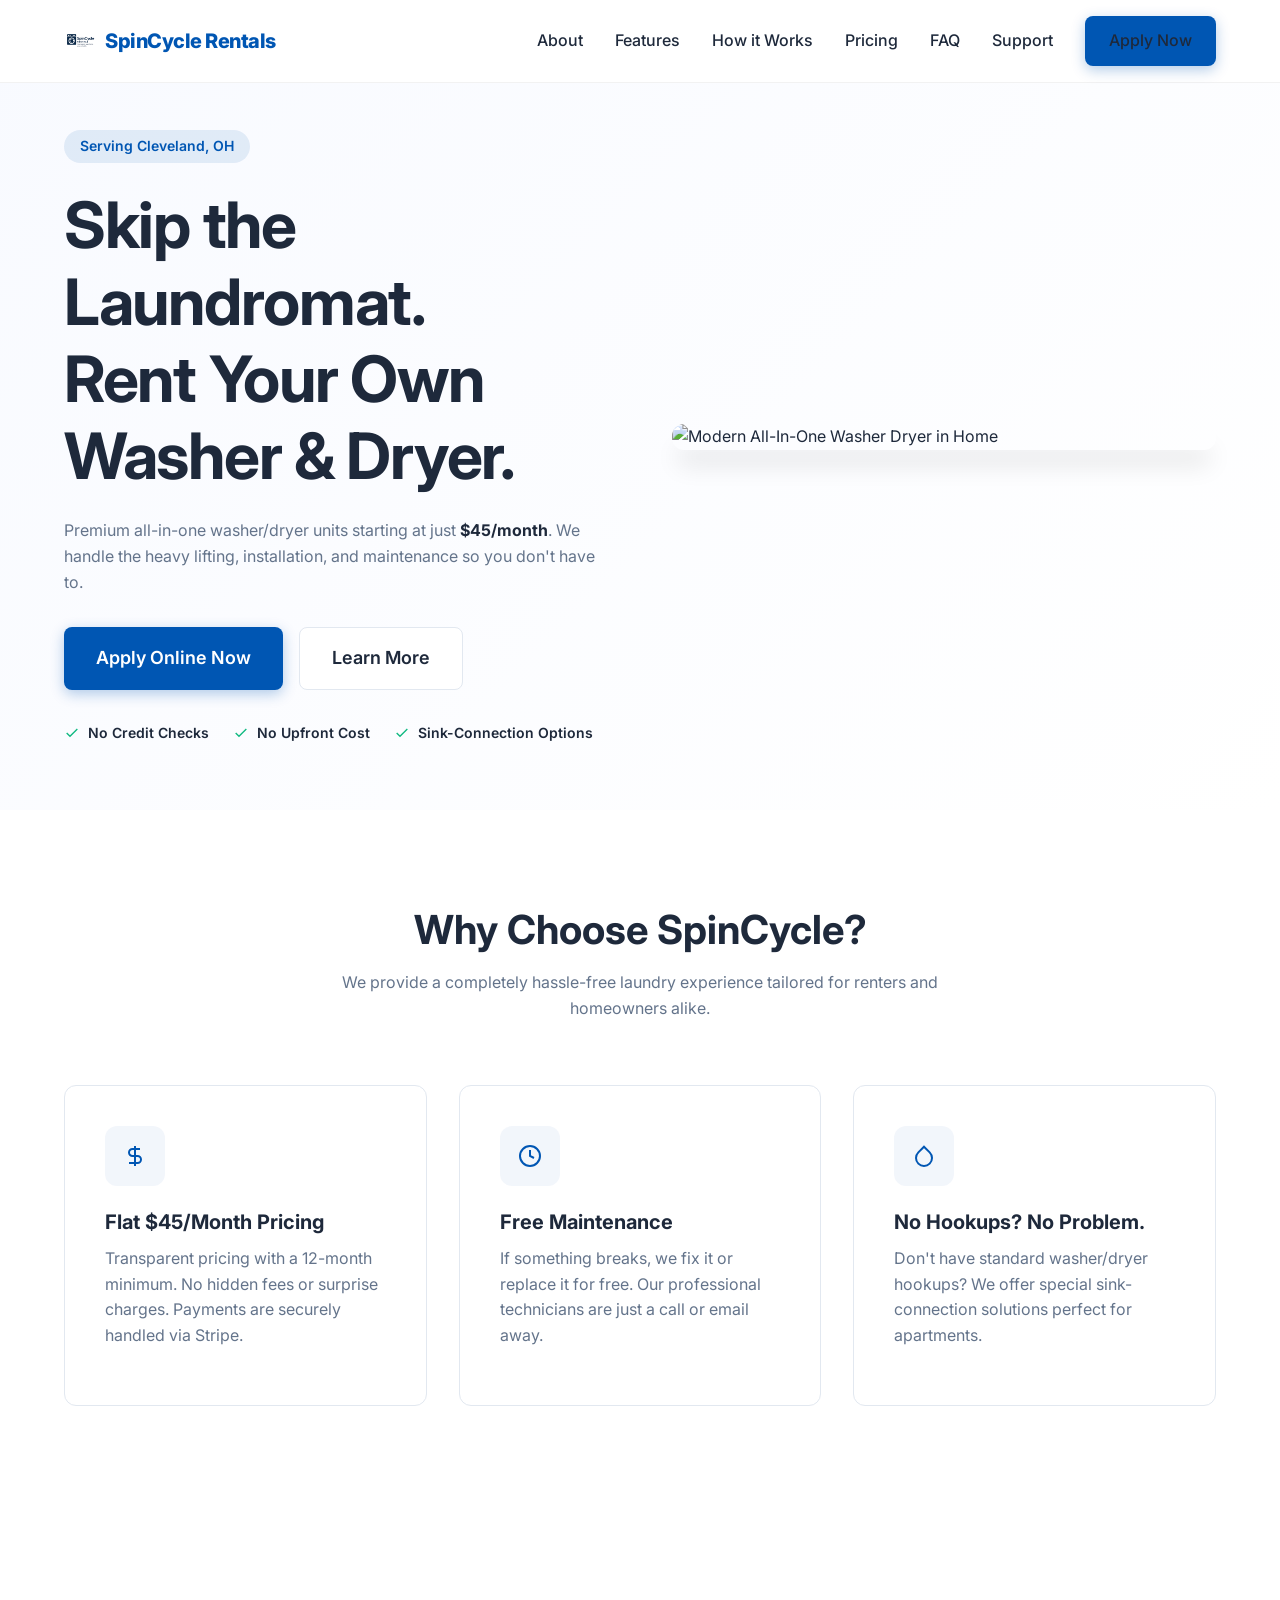
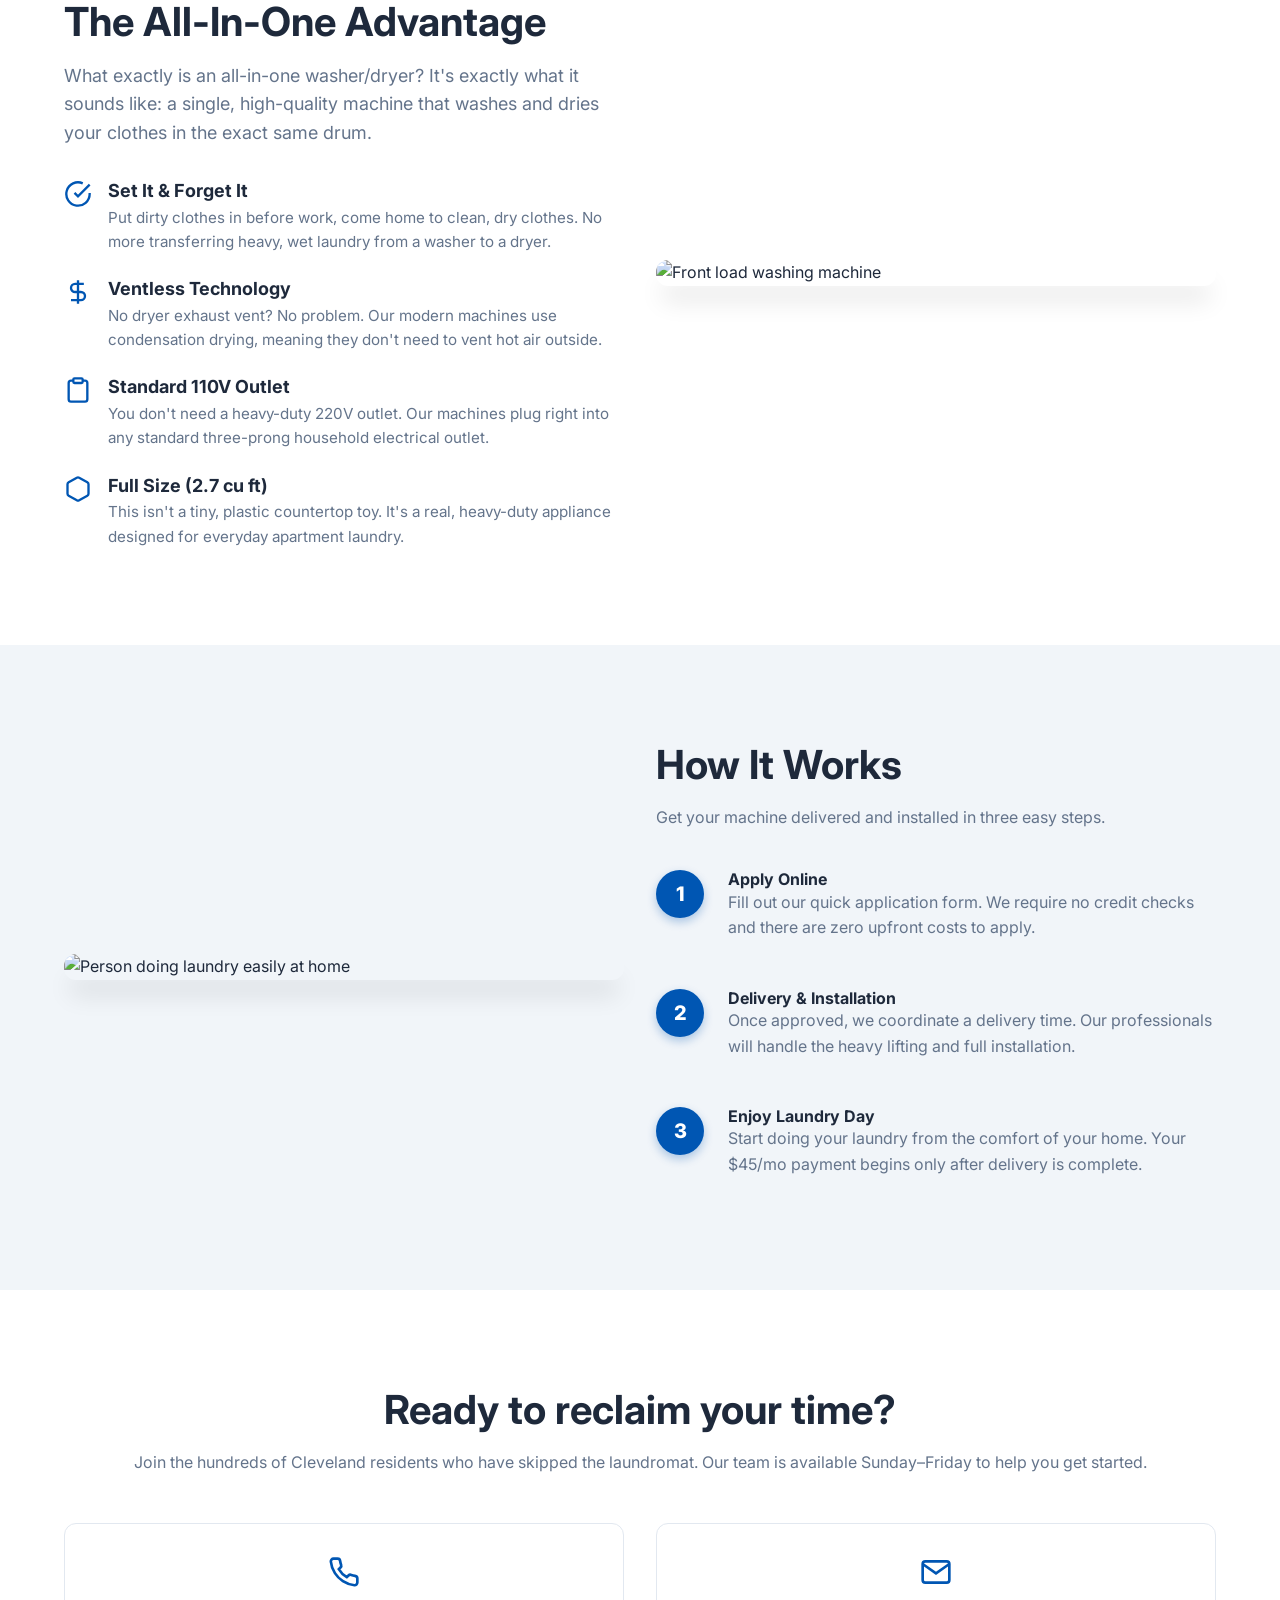
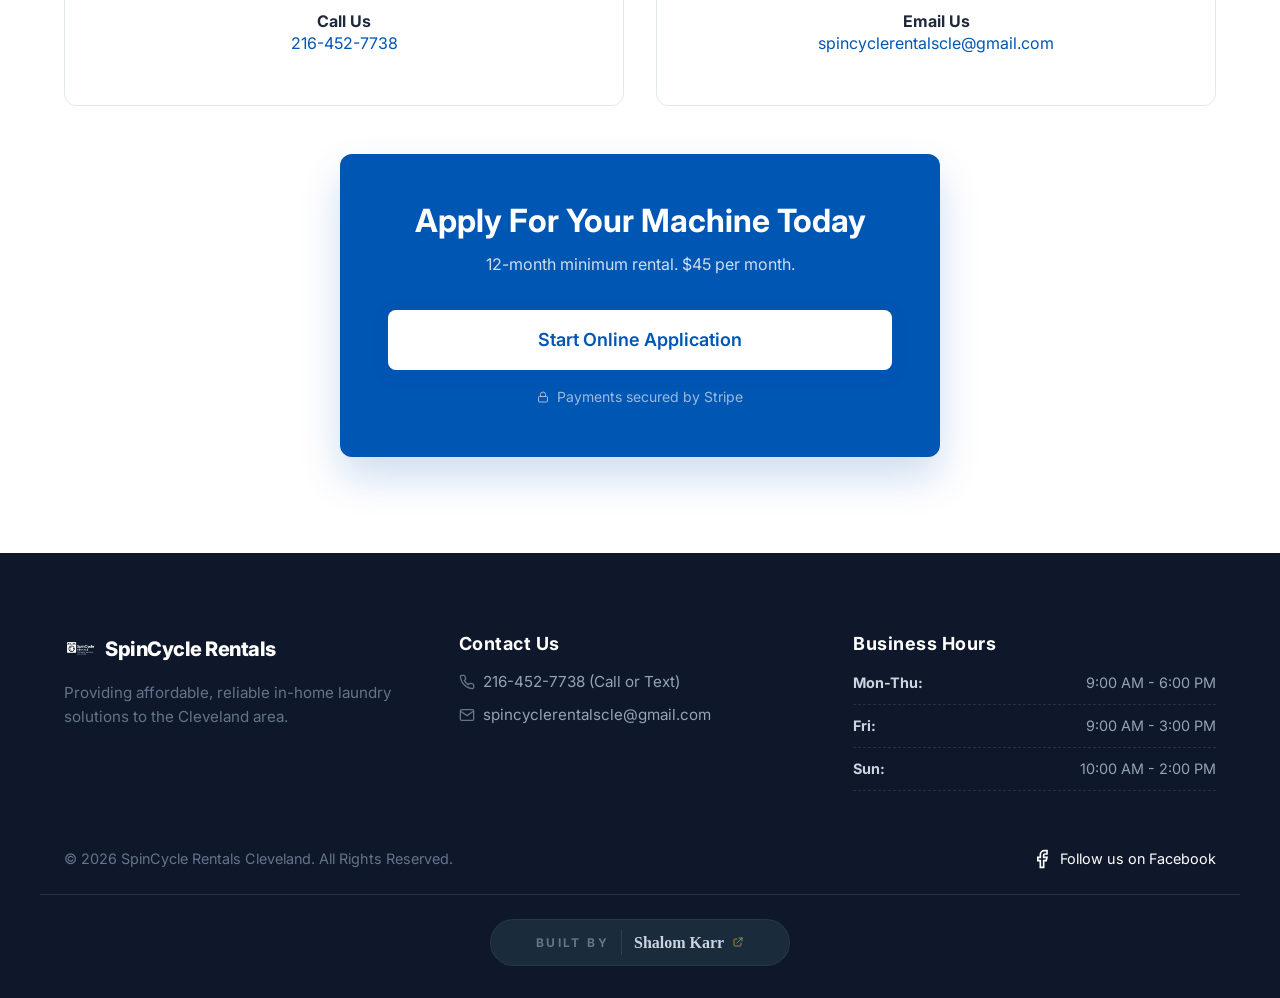
==== commit 21bf0da5: "feat: Add Support page with billing link, troubleshooting accordion, and moving policy" ====
--- a/index.html
+++ b/index.html
@@ -39,13 +39,13 @@
                 <svg width="24" height="24" viewBox="0 0 24 24" fill="none" stroke="currentColor" stroke-width="2"><path d="M3 12h18M3 6h18M3 18h18"></path></svg>
             </button>
 
-                        <ul class="nav-links">
+                                    <ul class="nav-links">
                 <li><a href="about.html">About</a></li>
                 <li><a href="index.html#features">Features</a></li>
                 <li><a href="index.html#how-it-works">How it Works</a></li>
                 <li><a href="pricing.html">Pricing</a></li>
                 <li><a href="faq.html">FAQ</a></li>
-                <li><a href="index.html#contact">Contact</a></li>
+                <li><a href="support.html">Support</a></li>
                 <li><a href="apply.html" class="btn btn-primary">Apply Now</a></li>
             </ul>
         </div>
@@ -294,3 +294,4 @@
 
 
 
+
